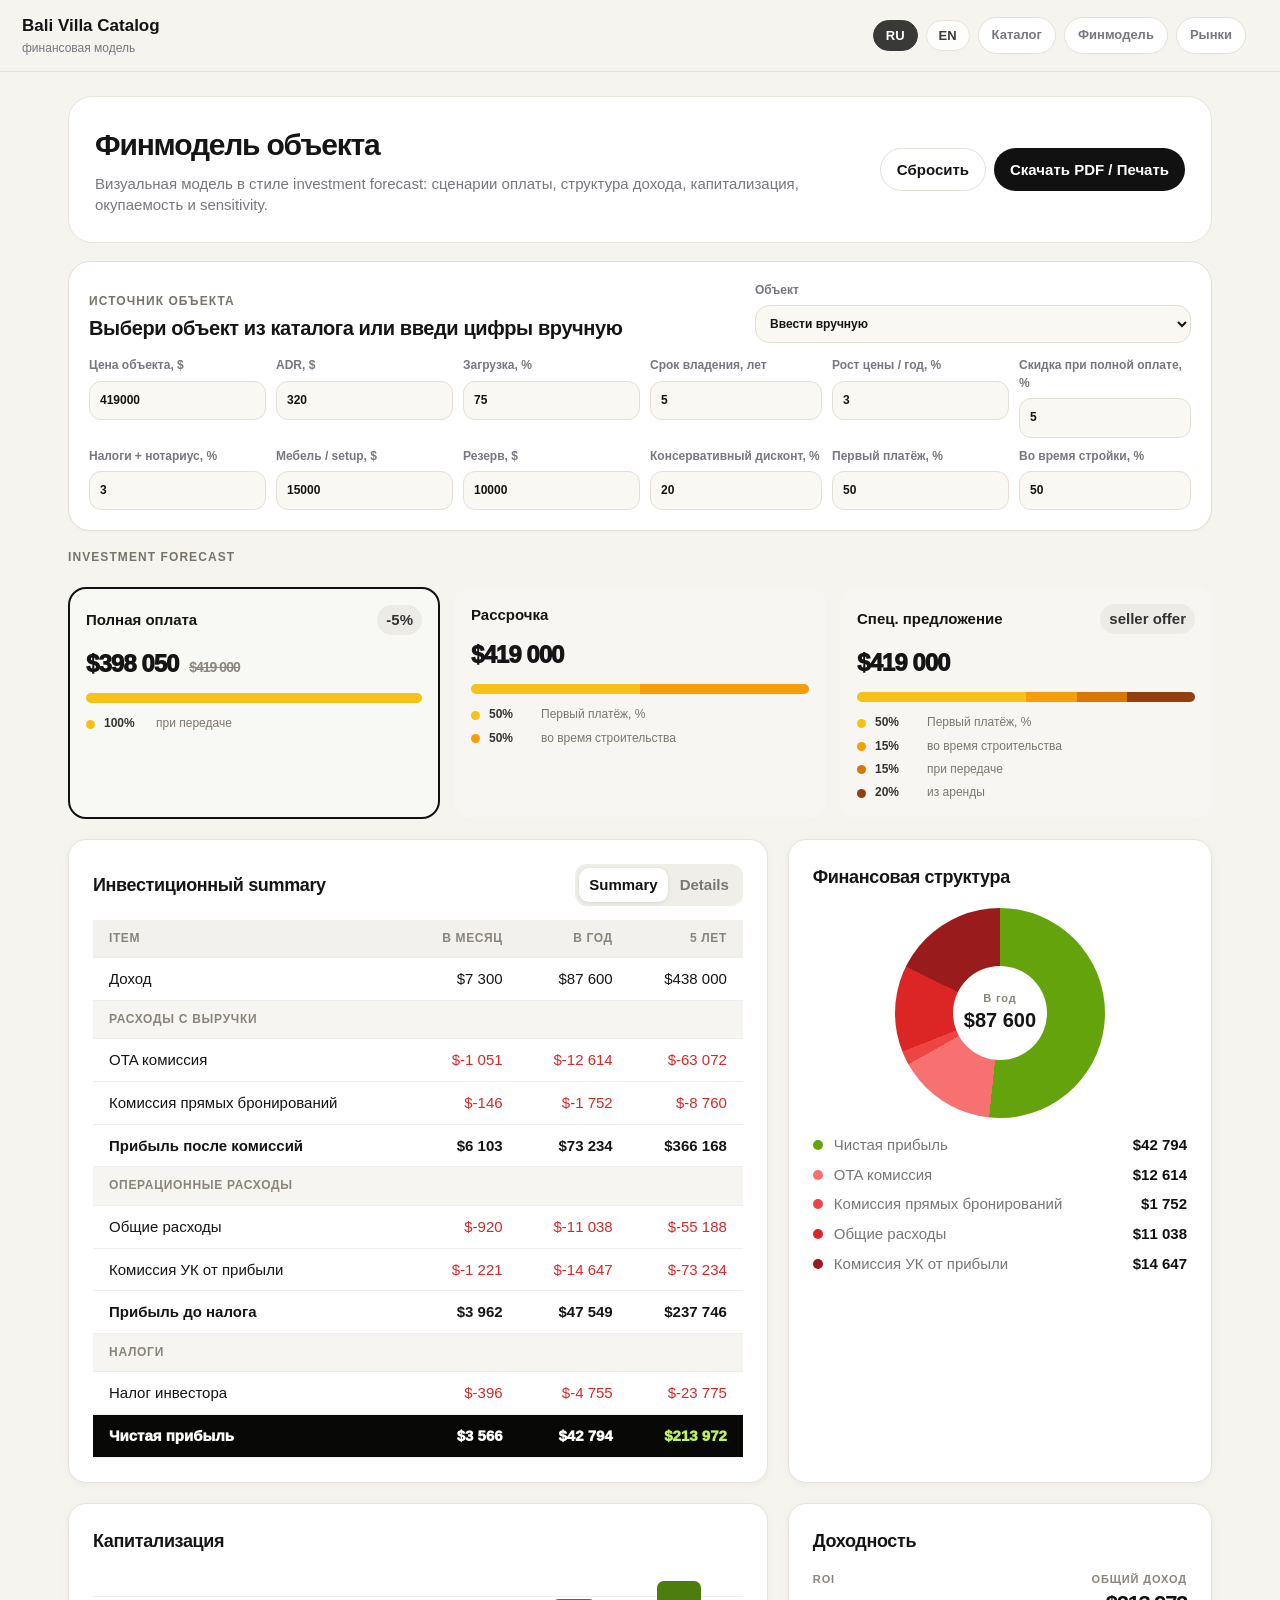
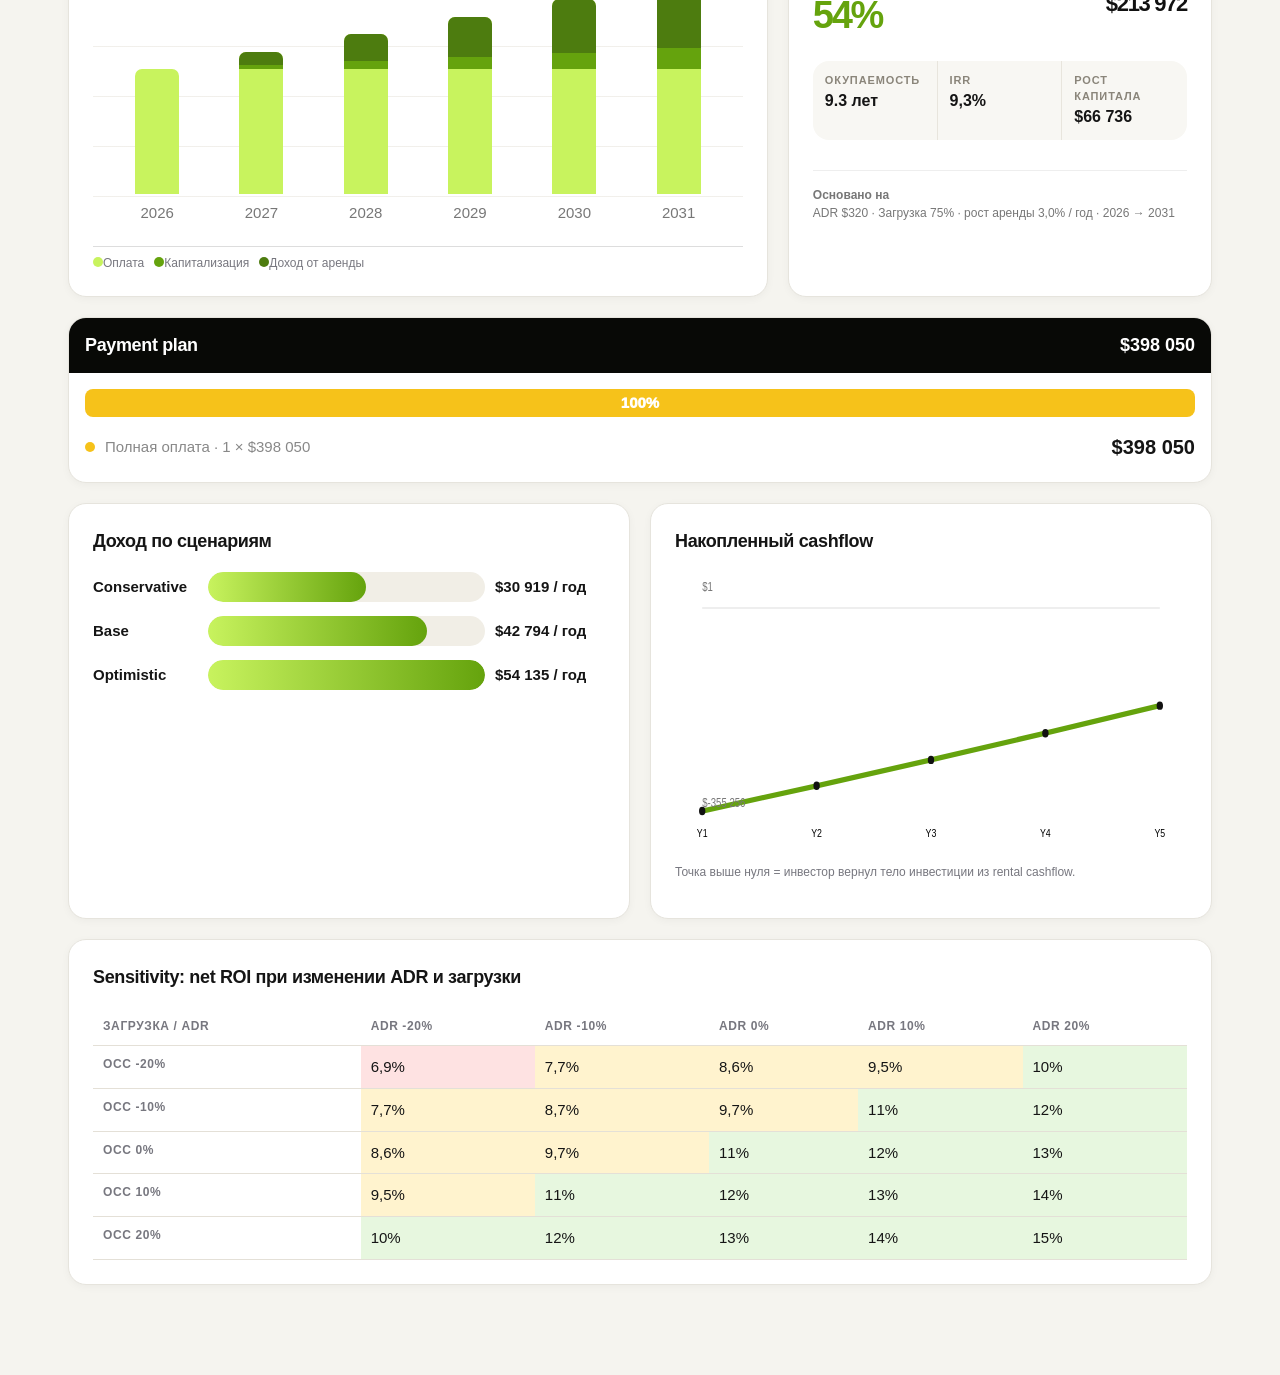
==== calculator.html @ a1b63d83 "Move language switch into main navigation" ====
<!DOCTYPE html>
<html lang="ru">
<head>
  <meta charset="UTF-8" />
  <meta name="viewport" content="width=device-width, initial-scale=1.0" />
  <title>Bali Villa Finance Model</title>
  <link rel="stylesheet" href="assets/css/styles.css?v=7" />
</head>
<body>
  <header class="topbar no-print">
    <div class="brand" onclick="location.href='index.html'">
      <b>Bali Villa Catalog</b>
      <span data-i18n="financeBrand">finance model</span>
    </div>
    <nav class="nav">
      <button class="navLangBtn" data-lang="ru" onclick="setLang('ru')" type="button">RU</button>
      <button class="navLangBtn" data-lang="en" onclick="setLang('en')" type="button">EN</button>
      <a href="index.html" data-i18n="catalog">Каталог</a>
      <a href="calculator.html" data-i18n="finance">Финмодель</a>
      <a href="markets.html" data-i18n="markets">Рынки</a>
    </nav>
  </header>

  <main class="wrap financeWrap">
    <section class="hero financeHero no-print">
      <div>
        <h1 data-i18n="financeTitle">Финмодель объекта</h1>
        <p data-i18n="financeText">Визуальная модель в стиле investment forecast: сценарии оплаты, структура дохода, капитализация, окупаемость и sensitivity.</p>
      </div>
      <div class="heroActions">
        <button class="ghost" onclick="resetModel()" data-i18n="reset">Сбросить</button>
        <button class="primary" onclick="window.print()" data-i18n="downloadPdf">Скачать PDF / Печать</button>
      </div>
    </section>

    <section class="panel no-print quickModelPanel">
      <div class="quickModelHead">
        <div>
          <span class="eyebrow" data-i18n="objectSource">Источник объекта</span>
          <h2 data-i18n="chooseObjectTitle">Выбери объект из каталога или введи цифры вручную</h2>
        </div>
        <label class="objectSelectLabel"><span data-i18n="object">Объект</span>
          <select id="objectSelect"><option value="manual" data-i18n="manualInput">Ввести вручную</option></select>
        </label>
      </div>
      <form id="financeForm" class="formGrid financeInputs">
        <label><span data-i18n="objectPrice">Цена объекта, $</span>
          <input name="price" type="number" value="419000" min="0" step="1000" />
        </label>
        <label><span>ADR, $</span>
          <input name="adr" type="number" value="320" min="0" step="5" />
        </label>
        <label><span data-i18n="occupancy">Загрузка, %</span>
          <input name="occupancy" type="number" value="75" min="0" max="100" step="1" />
        </label>
        <label><span data-i18n="holdYears">Срок владения, лет</span>
          <input name="holdYears" type="number" value="5" min="1" max="20" step="1" />
        </label>
        <label><span data-i18n="priceGrowth">Рост цены / год, %</span>
          <input name="growth" type="number" value="3" min="-20" step="0.5" />
        </label>
        <label><span data-i18n="fullPaymentDiscount">Скидка при полной оплате, %</span>
          <input name="discount" type="number" value="5" min="0" max="50" step="0.5" />
        </label>
        <label><span data-i18n="taxesNotary">Налоги + нотариус, %</span>
          <input name="taxes" type="number" value="3" min="0" step="0.1" />
        </label>
        <label><span data-i18n="furnishing">Мебель / setup, $</span>
          <input name="furnishing" type="number" value="15000" min="0" step="1000" />
        </label>
        <label><span data-i18n="reserve">Резерв, $</span>
          <input name="reserve" type="number" value="10000" min="0" step="1000" />
        </label>
        <label><span data-i18n="conservativeHaircut">Консервативный дисконт, %</span>
          <input name="haircut" type="number" value="20" min="0" max="90" step="1" />
        </label>
        <label><span data-i18n="downPayment">Первый платёж, %</span>
          <input name="downPayment" type="number" value="50" min="0" max="100" step="5" />
        </label>
        <label><span data-i18n="duringConstruction">Во время стройки, %</span>
          <input name="duringConstruction" type="number" value="50" min="0" max="100" step="5" />
        </label>
      </form>
    </section>

    <section class="forecastShell">
      <div class="forecastTitle" data-i18n="investmentForecast">Investment forecast</div>
      <div id="paymentCards" class="paymentCards"></div>

      <div class="forecastGrid">
        <section class="forecastCard summaryCard">
          <div class="cardHead">
            <h2 data-i18n="investmentSummary">Инвестиционный summary</h2>
            <div class="segMini"><button class="on" data-i18n="summary">Summary</button><button data-i18n="details">Details</button></div>
          </div>
          <div id="investmentSummary" class="investmentSummary"></div>
        </section>

        <section class="forecastCard structureCard">
          <h2 data-i18n="financialStructure">Финансовая структура</h2>
          <div id="financialStructure"></div>
        </section>

        <section class="forecastCard capCard">
          <h2 data-i18n="capitalization">Капитализация</h2>
          <div id="capitalizationChart"></div>
        </section>

        <section class="forecastCard returnsCard">
          <h2 data-i18n="returns">Доходность</h2>
          <div id="returnsBlock"></div>
        </section>
      </div>

      <section class="forecastCard paymentPlanCard">
        <div class="cardHead darkHead"><h2 data-i18n="paymentPlan">Payment plan</h2><strong id="paymentPlanTotal"></strong></div>
        <div id="paymentPlan"></div>
      </section>

      <div class="forecastGrid lowerCharts">
        <section class="forecastCard">
          <h2 data-i18n="scenarioIncome">Доход по сценариям</h2>
          <div id="scenarioBars"></div>
        </section>
        <section class="forecastCard">
          <h2 data-i18n="cumulativeCashflow">Накопленный cashflow</h2>
          <div id="cashflowChart"></div>
        </section>
        <section class="forecastCard wideCard">
          <h2 data-i18n="sensitivity">Sensitivity: net ROI при изменении ADR и загрузки</h2>
          <div id="sensitivityTable" class="tableBox"></div>
        </section>
      </div>
    </section>
  </main>

  <script src="assets/js/i18n.js?v=7"></script>
  <script src="assets/js/finance.js?v=7"></script>
</body>
</html>
---- assets/css/styles.css ----
:root{
  --bg:#f5f4ef; --card:#ffffff; --ink:#151515; --muted:#77777f; --line:#e4e0d7;
  --accent:#111111; --accentText:#ffffff; --good:#4d8f34; --warn:#bd7b1d; --bad:#bd3f3f;
  --soft:#faf8f2; --shadow:0 12px 35px rgba(0,0,0,.07); --r:18px;
}
*{box-sizing:border-box}
html,body{margin:0;background:var(--bg);color:var(--ink);font:15px/1.45 -apple-system,BlinkMacSystemFont,"Segoe UI",Inter,Roboto,Arial,sans-serif}
a{color:inherit;text-decoration:none}
button,input,select{font:inherit}
.topbar{position:sticky;top:0;z-index:20;background:rgba(245,244,239,.86);backdrop-filter:blur(16px);border-bottom:1px solid var(--line);padding:14px 22px;display:grid;grid-template-columns:1fr auto auto;align-items:center;gap:12px}
.brand{display:flex;flex-direction:column;gap:1px;cursor:pointer}.brand b{font-size:17px}.brand span{font-size:12px;color:var(--muted)}
.nav{display:flex;gap:8px;flex-wrap:wrap;justify-content:flex-end}.nav a{padding:8px 13px;border:1px solid var(--line);border-radius:999px;background:var(--card);font-weight:650;font-size:13px;color:var(--muted)}.nav a:hover{color:var(--ink);box-shadow:var(--shadow)}.langSwitch{display:flex;gap:4px;background:var(--card);border:1px solid var(--line);border-radius:999px;padding:4px;white-space:nowrap}.langBtn{border:0;background:transparent;border-radius:999px;padding:7px 10px;font-weight:850;font-size:12px;color:var(--muted);cursor:pointer}.langBtn.on,.langBtn.active{background:var(--accent);color:var(--accentText)}
.wrap{max-width:1220px;margin:0 auto;padding:24px 18px 90px}.hero{display:flex;justify-content:space-between;align-items:center;gap:18px;margin-bottom:18px;background:linear-gradient(135deg,#fff,#f3eee3);border:1px solid var(--line);border-radius:24px;padding:26px}.hero h1{margin:0 0 6px;font-size:30px;letter-spacing:-.04em}.hero p{margin:0;color:var(--muted);max-width:760px}.heroActions{display:flex;gap:8px;flex-wrap:wrap;justify-content:flex-end}
.primary,.ghost,.mutedBtn{border:0;border-radius:999px;padding:10px 16px;font-weight:750;cursor:pointer;white-space:nowrap}.primary{background:var(--accent);color:var(--accentText)}.ghost{background:var(--card);border:1px solid var(--line);color:var(--ink)}.mutedBtn{background:rgba(255,255,255,.12);color:#ddd}.linkBtn{background:none;border:0;text-decoration:underline;color:var(--muted);cursor:pointer}
.filters{background:var(--card);border:1px solid var(--line);border-radius:20px;padding:16px;margin-bottom:18px}.modeSwitch{display:inline-flex;background:var(--soft);border-radius:999px;padding:4px;margin-bottom:14px}.modeSwitch button{border:0;background:transparent;padding:9px 14px;border-radius:999px;font-weight:750;color:var(--muted);cursor:pointer}.modeSwitch button.on{background:var(--accent);color:var(--accentText)}
.filterGrid{display:grid;grid-template-columns:repeat(5,minmax(145px,1fr));gap:10px}.filterGrid label,.formGrid label{display:flex;flex-direction:column;gap:6px;color:var(--muted);font-size:12px;font-weight:700}.filterGrid select,.formGrid input{border:1px solid var(--line);border-radius:12px;background:var(--soft);padding:10px;color:var(--ink);font-weight:650}.metaLine{display:flex;justify-content:space-between;margin-top:12px;color:var(--muted);font-size:13px}
.grid{display:grid;grid-template-columns:repeat(auto-fill,minmax(305px,1fr));gap:16px}.card{background:var(--card);border:1px solid var(--line);border-radius:var(--r);overflow:hidden;box-shadow:0 1px 2px rgba(0,0,0,.03);display:flex;flex-direction:column}.card:hover{box-shadow:var(--shadow);transform:translateY(-1px);transition:.15s}.media{height:190px;background:linear-gradient(135deg,#dedad0,#f9f7f2);position:relative;cursor:pointer}.media img{width:100%;height:100%;object-fit:cover;display:block}.badge{position:absolute;top:10px;left:10px;background:rgba(0,0,0,.75);color:#fff;padding:5px 10px;border-radius:999px;font-size:12px;font-weight:800}.badge.right{left:auto;right:10px;background:rgba(255,255,255,.95);color:#111}.cardBody{padding:15px;display:flex;flex-direction:column;gap:9px;flex:1}.loc{font-size:12px;color:var(--muted)}.title{font-size:17px;font-weight:800;line-height:1.22;letter-spacing:-.02em;cursor:pointer}.price{font-size:24px;font-weight:900;letter-spacing:-.04em}.chips{display:flex;flex-wrap:wrap;gap:6px}.chip{font-size:12px;border:1px solid var(--line);background:var(--soft);color:var(--muted);font-weight:750;border-radius:999px;padding:5px 9px}.roiRow{display:grid;grid-template-columns:repeat(3,1fr);gap:6px}.roiBox{background:var(--soft);border:1px solid var(--line);border-radius:12px;padding:8px}.roiBox b{display:block;font-size:15px}.roiBox span{font-size:11px;color:var(--muted);font-weight:700}.why,.redFlags,.legalNote{border-left:3px solid var(--line);padding-left:10px;font-size:13px;color:#333}.redFlags{border-left-color:var(--warn)}.legalNote{border-left-color:var(--good)}.actions{display:flex;gap:8px;flex-wrap:wrap;margin-top:auto}.smallBtn{border:1px solid var(--line);background:var(--soft);border-radius:999px;padding:8px 11px;font-weight:750;font-size:13px;cursor:pointer}.checkLine{display:flex;gap:8px;align-items:center;color:var(--muted);font-size:13px}.checkLine input{accent-color:#111}
.compareBar{position:fixed;left:50%;bottom:18px;transform:translateX(-50%);background:#111;color:#fff;border-radius:999px;box-shadow:var(--shadow);padding:10px 10px 10px 18px;display:flex;align-items:center;gap:12px;z-index:40}.hidden{display:none!important}.shortlistPanel{background:#111;color:#fff;border-radius:20px;padding:14px 16px;margin-bottom:16px}.shortlistPanel input{width:100%;margin-top:8px;border:1px solid rgba(255,255,255,.2);border-radius:12px;background:#222;color:#fff;padding:11px}
.panel{background:var(--card);border:1px solid var(--line);border-radius:22px;padding:20px;box-shadow:0 1px 2px rgba(0,0,0,.03)}.detail{max-width:940px;margin:0 auto}.detailHero{display:grid;grid-template-columns:1.2fr .8fr;gap:18px;margin-bottom:16px}.galleryHero{height:420px;border-radius:20px;overflow:hidden;background:var(--soft)}.galleryHero img{width:100%;height:100%;object-fit:cover}.detailHead h1{font-size:34px;letter-spacing:-.04em;margin:0 0 8px}.detailPrice{font-size:34px;font-weight:900;letter-spacing:-.05em}.sectionTitle{font-size:12px;letter-spacing:.08em;text-transform:uppercase;color:var(--muted);font-weight:900;margin:24px 0 10px}.factGrid,.kpiGrid{display:grid;grid-template-columns:repeat(auto-fill,minmax(150px,1fr));gap:10px}.fact,.kpi{background:var(--soft);border:1px solid var(--line);border-radius:14px;padding:11px}.fact b,.kpi b{display:block;font-size:18px}.fact span,.kpi span{font-size:11px;color:var(--muted);font-weight:800}.twoCols{display:grid;grid-template-columns:1fr 1fr;gap:12px}.textBox{background:var(--soft);border:1px solid var(--line);border-radius:14px;padding:14px}.textBox.warn{background:#fff7e8}.textBox.good{background:#f1faed}.tableBox{overflow-x:auto}table{width:100%;border-collapse:collapse;background:var(--card)}th,td{padding:10px;border-bottom:1px solid var(--line);text-align:left;vertical-align:top}th{font-size:12px;text-transform:uppercase;letter-spacing:.05em;color:var(--muted)}td.best{color:var(--good);font-weight:900}.modelLayout{display:grid;grid-template-columns:420px 1fr;gap:16px}.formGrid{display:grid;grid-template-columns:1fr 1fr;gap:10px}.inputPanel{position:sticky;top:86px;align-self:start}.note{font-size:12px;color:var(--muted)}
.memo{max-width:860px;margin:0 auto;background:#fff}.memoHeader{border-bottom:3px solid #111;padding-bottom:18px;margin-bottom:18px;display:flex;justify-content:space-between;gap:18px}.memoHeader h1{margin:0;font-size:28px}.memoPrice{text-align:right;font-size:30px;font-weight:900}.memoFooter{border-top:1px solid var(--line);padding-top:12px;margin-top:20px;color:var(--muted);font-size:11px}
@media(max-width:820px){.hero,.detailHero,.modelLayout{grid-template-columns:1fr;display:grid}.filterGrid{grid-template-columns:1fr 1fr}.formGrid{grid-template-columns:1fr}.topbar{grid-template-columns:1fr;align-items:flex-start}.nav{justify-content:flex-start}.galleryHero{height:260px}.twoCols{grid-template-columns:1fr}.inputPanel{position:static}.hero h1{font-size:24px}}
@media print{.no-print,.topbar,.compareBar,.filters,.heroActions{display:none!important}.wrap{padding:0;max-width:none}.panel,.card,.memo{border:0;box-shadow:none}.hero{border:0;background:#fff;padding:0;margin-bottom:12px}.detailHero{grid-template-columns:1fr 1fr}.galleryHero{height:240px}body{background:#fff;color:#111}.sectionTitle{break-after:avoid}.textBox,.fact,.kpi{break-inside:avoid}}

.statusBadge{position:absolute;bottom:10px;left:10px;background:rgba(255,255,255,.92);color:#111;padding:5px 10px;border-radius:999px;font-size:11px;font-weight:900;border:1px solid rgba(0,0,0,.08)}
.statusBadge.Sold,.statusBadge.Archive,.statusBadge.Draft{background:#fee2e2;color:#991b1b}.statusBadge.Reserved{background:#fef3c7;color:#92400e}.statusBadge.Available{background:#dcfce7;color:#166534}
.chartGrid{display:grid;grid-template-columns:1fr 1fr;gap:12px;margin:14px 0}.chartCard{background:var(--soft);border:1px solid var(--line);border-radius:16px;padding:14px}.chartCard h3{margin:0 0 10px;font-size:14px}.barRow{display:grid;grid-template-columns:120px 1fr 86px;gap:10px;align-items:center;margin:9px 0}.barTrack{height:24px;background:#eee7dc;border-radius:999px;overflow:hidden}.barFill{height:100%;background:#111;border-radius:999px}.barFill.soft{background:#8b7b60}.barFill.good{background:var(--good)}.barFill.warn{background:var(--warn)}.svgChart{width:100%;height:260px;background:#fff;border:1px solid var(--line);border-radius:14px;overflow:hidden}.legend{display:flex;gap:10px;flex-wrap:wrap;font-size:12px;color:var(--muted);margin-top:8px}.dot{width:10px;height:10px;border-radius:50%;display:inline-block;background:#111}.dot.good{background:var(--good)}.dot.warn{background:var(--warn)}.dot.soft{background:#8b7b60}.heat-good{background:#e7f7df}.heat-mid{background:#fff3ce}.heat-low{background:#fee2e2}.expenseStack{height:28px;border-radius:999px;overflow:hidden;display:flex;background:#eee;margin:10px 0}.expenseStack span{display:block;height:100%}.insightBox{background:#111;color:#fff;border-radius:18px;padding:16px;margin:14px 0}.insightBox b{display:block;font-size:18px;margin-bottom:4px}.uploadBox{background:#eef6ff;border:1px solid #bfdbfe;border-radius:16px;padding:14px;margin:14px 0;color:#1e3a8a}.uploadBox code{background:rgba(255,255,255,.6);padding:2px 5px;border-radius:6px}
@media(max-width:900px){.chartGrid{grid-template-columns:1fr}.filterGrid{grid-template-columns:1fr 1fr}}

/* Finance v3 — investment forecast layout */
.financeWrap{max-width:1180px}.financeHero{background:#fff;border-color:#e8e5dd}.quickModelPanel{margin-bottom:18px}.quickModelHead{display:flex;justify-content:space-between;gap:18px;align-items:end;margin-bottom:14px}.quickModelHead h2{margin:4px 0 0;font-size:20px;letter-spacing:-.02em}.eyebrow,.forecastTitle{font-size:12px;letter-spacing:.09em;text-transform:uppercase;color:#78746a;font-weight:850}.objectSelectLabel{min-width:360px;display:flex;flex-direction:column;gap:6px;color:var(--muted);font-size:12px;font-weight:800}.objectSelectLabel select{border:1px solid var(--line);border-radius:14px;background:var(--soft);padding:10px;color:var(--ink);font-weight:650}.financeInputs{grid-template-columns:repeat(6,1fr)}
.forecastShell{display:flex;flex-direction:column;gap:20px}.paymentCards{display:grid;grid-template-columns:repeat(3,1fr);gap:14px}.payOption{background:#f7f6f2;border:1px solid transparent;border-radius:18px;padding:16px;min-height:198px}.payOption.active{background:#f8f8f5;border:2px solid #111}.payTop{display:flex;justify-content:space-between;align-items:center;gap:10px}.payTop h3{margin:0;font-size:15px}.payTop span{background:#ecebe6;border-radius:999px;padding:4px 9px;font-weight:800;color:#333}.payPrice{font-size:24px;font-weight:950;letter-spacing:-.04em;margin:12px 0}.payPrice em{font-size:14px;color:#8b877d;text-decoration:line-through;font-style:normal;font-weight:650;margin-left:5px}.payStripe{height:10px;border-radius:999px;display:flex;overflow:hidden;background:#eee;margin:8px 0 12px}.payStripe i{display:block}.payLegend{display:grid;gap:6px}.payLegend div{display:grid;grid-template-columns:10px 44px 1fr;gap:8px;align-items:center;color:#7d786e;font-size:12px}.payLegend i{width:9px;height:9px;border-radius:50%;display:block}.payLegend b{color:#333}.forecastGrid{display:grid;grid-template-columns:1.65fr 1fr;gap:20px}.forecastCard{background:#fff;border:1px solid #e6e4dd;border-radius:18px;padding:24px;box-shadow:0 2px 8px rgba(0,0,0,.04)}.forecastCard h2{margin:0 0 18px;font-size:18px;letter-spacing:-.02em}.cardHead{display:flex;justify-content:space-between;gap:14px;align-items:center;margin-bottom:14px}.cardHead h2{margin:0}.segMini{background:#efeee9;border-radius:12px;padding:4px;display:flex;gap:2px}.segMini button{border:0;background:transparent;border-radius:10px;padding:6px 10px;color:#777;font-weight:800}.segMini button.on{background:#fff;color:#111;box-shadow:0 1px 4px rgba(0,0,0,.1)}.forecastTable th{background:#f2f1ed;color:#8a857a}.forecastTable td,.forecastTable th{padding:10px 16px;border-bottom:1px solid #eee;text-align:right}.forecastTable td:first-child,.forecastTable th:first-child{text-align:left}.forecastTable .section td{background:#f6f5f1;color:#8a857a;text-transform:uppercase;font-size:12px;letter-spacing:.06em;font-weight:850;text-align:left}.forecastTable .neg td:not(:first-child){color:#dc2626}.forecastTable .bold td{font-weight:900}.forecastTable .total td{background:#080906;color:#fff;font-weight:950}.forecastTable .total td:last-child{color:#bef264}.donutWrap{display:grid;gap:16px;justify-items:center}.donut{width:210px;height:210px;border-radius:50%;display:grid;place-items:center;position:relative}.donut:after{content:'';position:absolute;inset:58px;background:#fff;border-radius:50%}.donut div{position:relative;z-index:1;text-align:center}.donut span{display:block;color:#8a857a;font-size:11px;font-weight:900;letter-spacing:.08em}.donut b{display:block;font-size:20px}.donutLegend{width:100%;display:grid;gap:8px}.donutLegend div{display:grid;grid-template-columns:12px 1fr auto;gap:9px;align-items:center;color:#777}.donutLegend i{width:10px;height:10px;border-radius:50%}.donutLegend b{color:#111}.capChart{height:275px;display:flex;align-items:end;justify-content:space-around;border-bottom:1px solid #ddd;background:repeating-linear-gradient(to top,transparent 0,transparent 49px,#e4e0d7 50px);padding:0 12px 22px}.capCol{height:100%;display:flex;flex-direction:column;justify-content:end;align-items:center;gap:8px;color:#777}.capBar{width:44px;border-radius:7px 7px 0 0;overflow:hidden;display:flex;flex-direction:column-reverse;background:#c8f35e}.capBar i{display:block;width:100%}.capBar .paid{background:#c8f35e}.capBar .cap{background:#65a30d}.capBar .rent{background:#4d7c0f}.dot.paid{background:#c8f35e}.dot.cap{background:#65a30d}.dot.rent{background:#4d7c0f}.returnsTop{display:flex;justify-content:space-between;gap:20px;margin:8px 0 18px}.returnsTop span,.returnStats span{display:block;font-size:11px;text-transform:uppercase;letter-spacing:.08em;color:#8a857a;font-weight:900}.returnsTop b{font-size:38px;color:#65a30d;letter-spacing:-.06em}.returnsTop div:last-child{text-align:right}.returnsTop div:last-child b{font-size:22px;color:#111}.returnStats{display:grid;grid-template-columns:repeat(3,1fr);background:#f8f7f3;border-radius:16px;overflow:hidden;margin:8px 0 30px}.returnStats div{padding:12px;border-right:1px solid #e8e5dd}.returnStats div:last-child{border-right:0}.returnStats b{display:block;font-size:16px}.basedOn{border-top:1px solid #eee;padding-top:16px;color:#777;font-size:12px}.paymentPlanCard{padding:0;overflow:hidden}.darkHead{background:#080906;color:#fff;padding:14px 16px;margin:0}.darkHead h2{color:#fff}.darkHead strong{font-size:18px}.planBar{margin:16px;height:28px;background:#f6c21a;border-radius:8px;overflow:hidden;display:flex}.planBar span{display:grid;place-items:center;color:#fff;font-weight:950}.planDetails{padding:0 16px 20px}.planDetails div{display:grid;grid-template-columns:12px 1fr auto;gap:8px;align-items:center}.planDetails i{width:10px;height:10px;border-radius:50%;background:#f6c21a}.planDetails span{color:#888}.planDetails b{font-size:20px}.lowerCharts{grid-template-columns:1fr 1fr}.wideCard{grid-column:1/-1}.scenarioBarRow{display:grid;grid-template-columns:105px 1fr 110px;gap:10px;align-items:center;margin:14px 0}.scenarioBarRow div{height:30px;background:#f1eee6;border-radius:999px;overflow:hidden}.scenarioBarRow span{display:block;height:100%;border-radius:999px;background:linear-gradient(90deg,#c8f35e,#65a30d)}.scenarioBarRow em{font-style:normal;font-weight:850}.svgChart.refined{height:275px;background:#fff;border:0;border-radius:0}.heat-good{background:#e7f7df}.heat-mid{background:#fff3ce}.heat-low{background:#fee2e2}
@media(max-width:980px){.financeInputs{grid-template-columns:1fr 1fr}.paymentCards,.forecastGrid,.lowerCharts{grid-template-columns:1fr}.wideCard{grid-column:auto}.quickModelHead{display:block}.objectSelectLabel{min-width:0;margin-top:12px}.forecastCard{padding:16px}.paymentCards{gap:10px}.returnsTop b{font-size:30px}}
@media print{.quickModelPanel{display:none}.forecastCard{break-inside:avoid}.paymentCards{grid-template-columns:repeat(3,1fr)}.forecastGrid{grid-template-columns:1.55fr 1fr}.lowerCharts{grid-template-columns:1fr 1fr}.wideCard{grid-column:1/-1}.forecastCard{box-shadow:none}.wrap.financeWrap{max-width:none}.topbar{display:none}.financeHero{display:none}}

/* Markets v4 */
.marketsWrap{max-width:1260px}.marketHero{background:linear-gradient(135deg,#fff,#f3efe6)}.marketVerdicts{display:grid;grid-template-columns:repeat(4,1fr);gap:12px;margin:0 0 18px}.verdict{background:#fff;border:1px solid var(--line);border-radius:18px;padding:16px;box-shadow:0 2px 8px rgba(0,0,0,.035)}.verdict.black{background:#080906;color:#fff}.verdict span{display:block;font-size:11px;text-transform:uppercase;letter-spacing:.08em;color:#8a857a;font-weight:900}.verdict.black span{color:#cfcac0}.verdict b{display:block;font-size:24px;letter-spacing:-.04em;margin:4px 0}.verdict p{margin:0;color:#777}.verdict.black p{color:#ddd}.marketCards{display:grid;grid-template-columns:repeat(4,1fr);gap:14px;margin-bottom:18px}.marketCard{background:#fff;border:1px solid var(--line);border-radius:22px;padding:18px;box-shadow:0 2px 8px rgba(0,0,0,.04)}.marketCard.featured{border:2px solid #111}.marketCardTop{display:flex;justify-content:space-between;gap:10px;align-items:flex-start}.marketFlag{font-size:26px}.marketCard h2{margin:4px 0 0;font-size:24px;letter-spacing:-.04em}.marketCard p{margin:0;color:#777}.marketTag{background:#f4f1e8;border-radius:999px;padding:6px 10px;font-size:11px;font-weight:900;color:#6f685c;white-space:nowrap}.marketKpis{display:grid;gap:10px;margin:18px 0}.marketKpis div span{display:block;font-size:11px;text-transform:uppercase;letter-spacing:.08em;color:#8a857a;font-weight:900}.marketKpis div b{display:block;font-size:20px;letter-spacing:-.03em}.marketMiniBar{height:8px;background:#efeae0;border-radius:999px;overflow:hidden;margin-top:5px}.marketMiniBar i{display:block;height:100%;background:#111;border-radius:999px}.marketMiniBar i.green{background:#65a30d}.marketMiniBar i.orange{background:#f6b91a}.miniScore{display:grid;grid-template-columns:95px 1fr 42px;gap:8px;align-items:center;margin:8px 0;font-size:12px;color:#777}.miniScore div{height:9px;background:#f0ece4;border-radius:999px;overflow:hidden}.miniScore i{display:block;height:100%;background:#111;border-radius:999px}.miniScore b{font-size:12px;color:#111}.marketText,.marketRisk{background:#f8f6f0;border:1px solid #eee9df;border-radius:14px;padding:12px;margin-top:12px}.marketText b,.marketRisk b{display:block;font-size:12px;text-transform:uppercase;letter-spacing:.06em;color:#777;margin-bottom:4px}.marketRisk{background:#fff7e8}.marketCharts{display:grid;grid-template-columns:1fr 1fr;gap:14px;margin-bottom:18px}.marketChartCard{background:#fff;border:1px solid var(--line);border-radius:22px;padding:20px;box-shadow:0 2px 8px rgba(0,0,0,.04)}.marketChartCard h2{margin:0 0 4px;font-size:20px}.marketChartCard p{margin:0 0 16px;color:#777}.marketBarRow{display:grid;grid-template-columns:90px 1fr 90px;gap:12px;align-items:center;margin:13px 0}.marketBarRow span{font-weight:850}.marketBarRow div{height:30px;background:#f0ece4;border-radius:999px;overflow:hidden}.marketBarRow i{display:block;height:100%;background:linear-gradient(90deg,#c8f35e,#65a30d);border-radius:999px}.marketBarRow i.entry{background:linear-gradient(90deg,#f6c21a,#b45309)}.marketBarRow b{text-align:right}.marketDecision{margin-bottom:18px}.decisionGrid{display:grid;grid-template-columns:repeat(4,1fr);gap:12px}.decisionGrid div{background:#f8f6f0;border:1px solid #eee9df;border-radius:14px;padding:14px}.decisionGrid b{display:block;margin-bottom:6px}.decisionGrid span{color:#777}.marketMatrix table th{background:#111;color:#fff}.marketMatrix table td{background:#fff}.marketMatrix table tr:nth-child(even) td{background:#faf9f5}.pill{display:inline-block;border-radius:999px;padding:5px 10px;font-weight:900}.scoreGood{background:#dcfce7;color:#166534}.scoreMid{background:#fef3c7;color:#92400e}.scoreLow{background:#fee2e2;color:#991b1b}
@media(max-width:1050px){.marketVerdicts,.marketCards,.marketCharts,.decisionGrid{grid-template-columns:1fr 1fr}.marketCardTop{display:block}.marketTag{display:inline-block;margin-top:8px}}
@media(max-width:660px){.marketVerdicts,.marketCards,.marketCharts,.decisionGrid{grid-template-columns:1fr}.marketBarRow{grid-template-columns:76px 1fr 74px}.miniScore{grid-template-columns:82px 1fr 38px}.heroActions{justify-content:flex-start}.marketMatrix{padding:12px}}
@media print{.marketVerdicts,.marketCards{grid-template-columns:repeat(4,1fr)}.marketCharts,.decisionGrid{grid-template-columns:1fr 1fr}.marketCard,.marketChartCard,.verdict{box-shadow:none;break-inside:avoid}.marketHero{display:none}.marketMatrix table th{background:#111!important;color:#fff!important}.marketMatrix{break-before:page}}

/* v5 language switch + project grouping */
.langSwitch{display:inline-flex;background:var(--soft);border:1px solid var(--line);border-radius:999px;padding:3px;gap:2px}
.langBtn{border:0;background:transparent;border-radius:999px;padding:7px 10px;font-size:12px;font-weight:900;color:var(--muted);cursor:pointer}.langBtn.on{background:var(--accent);color:var(--accentText)}
.unitPicker{background:var(--soft);border:1px solid var(--line);border-radius:14px;padding:10px;display:grid;gap:8px}.unitTitle{font-size:11px;text-transform:uppercase;letter-spacing:.07em;color:var(--muted);font-weight:900}.unitButtons{display:flex;flex-wrap:wrap;gap:6px}.unitBtn{border:1px solid var(--line);background:#fff;border-radius:999px;padding:7px 10px;font-size:12px;font-weight:850;color:#555;cursor:pointer}.unitBtn.on{background:#111;color:#fff;border-color:#111}.detailUnitSwitch{background:#fff;border:1px solid var(--line);border-radius:16px;padding:12px;margin-bottom:12px;display:flex;flex-wrap:wrap;gap:8px;align-items:center}.detailUnitSwitch b{margin-right:6px}.projectCard .price{font-size:24px}.topbar{flex-wrap:wrap}.nav{margin-left:auto}@media(max-width:680px){.nav{order:3;width:100%;margin-left:0}.langSwitch{margin-left:auto}.unitButtons{display:grid;grid-template-columns:1fr 1fr}.unitBtn{white-space:nowrap}.detailUnitSwitch{align-items:flex-start}}

/* v6 cache/layout fix: keep RU/EN visible in header */
.topbar{display:grid!important;grid-template-columns:1fr auto auto!important;align-items:center!important;gap:12px!important}
.nav{margin-left:0!important;justify-content:flex-end!important}
.langSwitch{display:flex!important;align-items:center!important;justify-self:end!important;background:var(--card)!important;border:1px solid var(--line)!important;border-radius:999px!important;padding:4px!important;gap:4px!important;white-space:nowrap!important}
.langBtn{min-width:38px!important}
@media(max-width:760px){.topbar{grid-template-columns:1fr auto!important}.nav{grid-column:1 / -1;justify-content:flex-start!important;width:100%}.langSwitch{grid-column:2;grid-row:1}}


/* v7: language buttons are inside the main navigation so they cannot disappear off-screen */
.navLangBtn{padding:8px 12px;border:1px solid #111;border-radius:999px;background:#111;color:#fff;font-weight:900;font-size:13px;cursor:pointer;line-height:1}
.navLangBtn[data-lang="en"]{background:#fff;color:#111;border-color:var(--line)}
.navLangBtn.on{background:#111!important;color:#fff!important;border-color:#111!important}
.navLangBtn:not(.on){opacity:.82}
.topbar{overflow:visible!important}.nav{margin-left:auto;align-items:center}
@media(max-width:820px){.nav{width:100%;justify-content:flex-start}.navLangBtn{padding:7px 10px}}
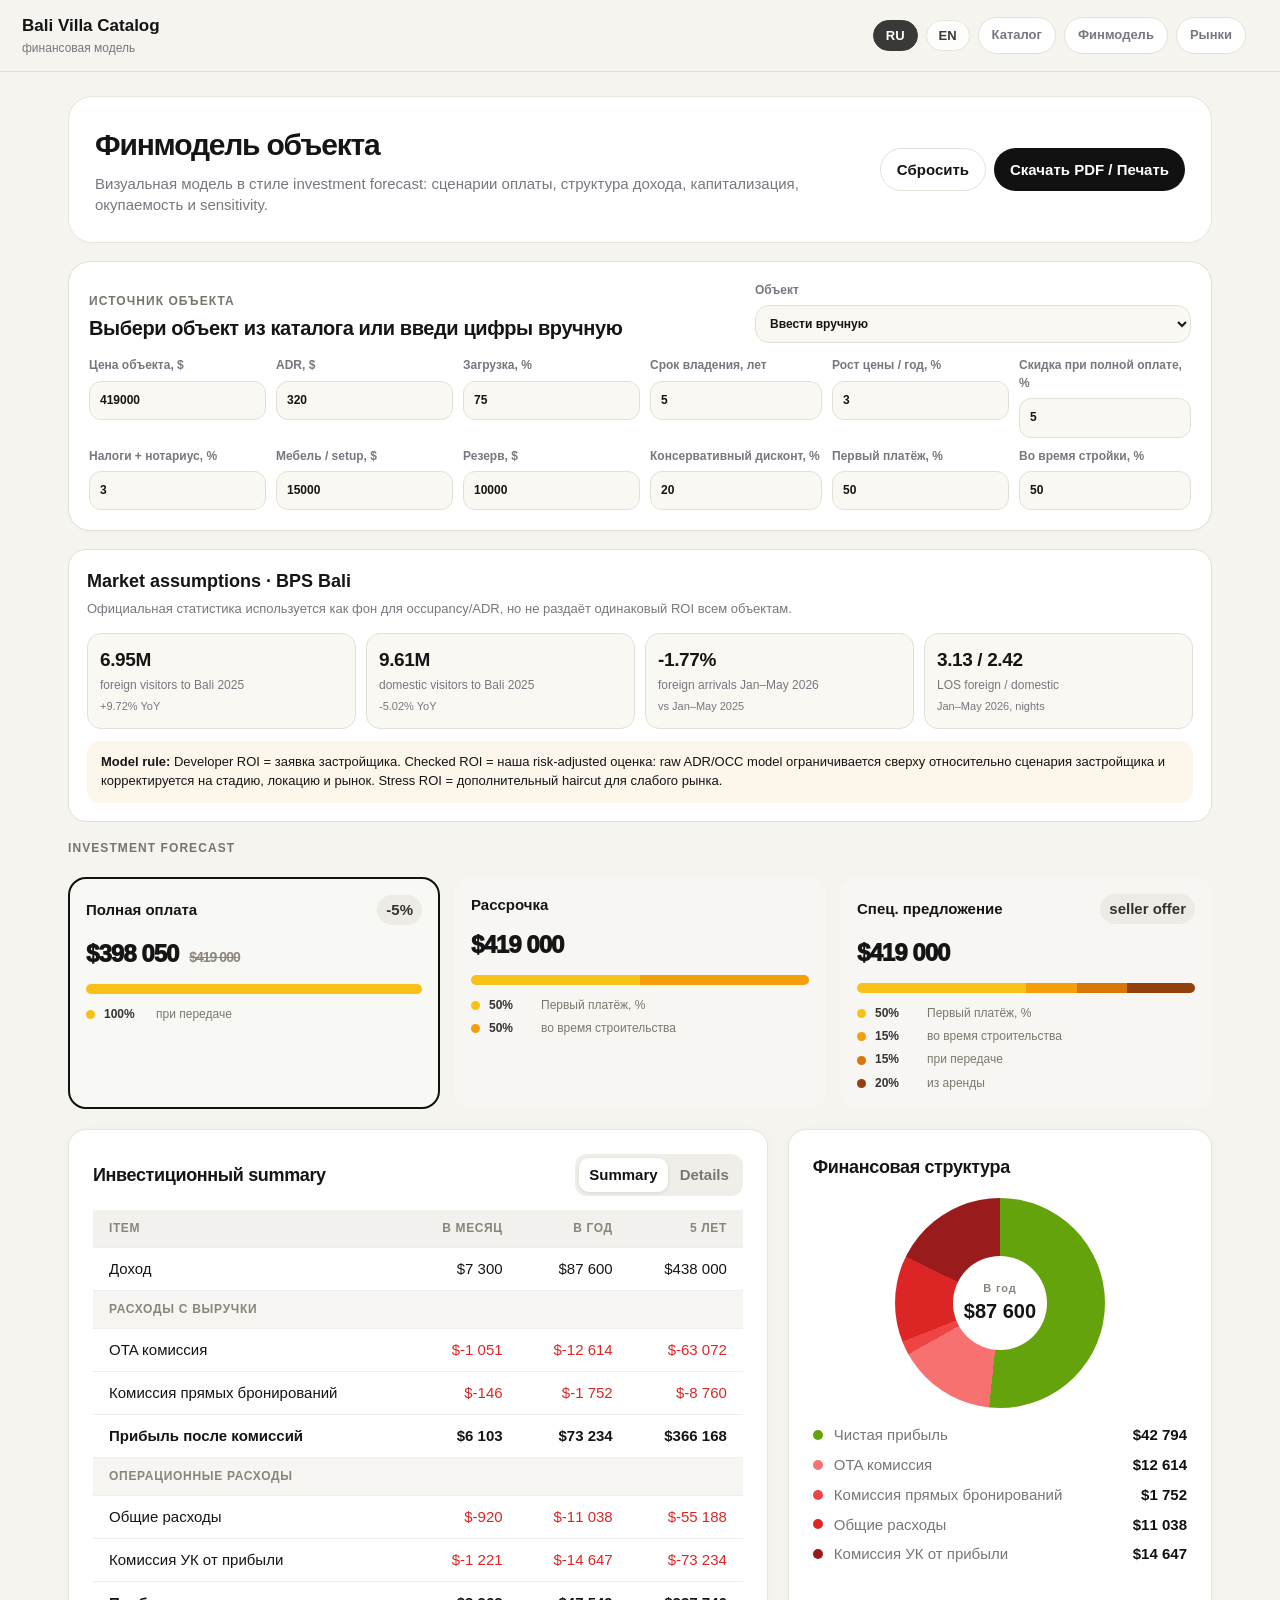
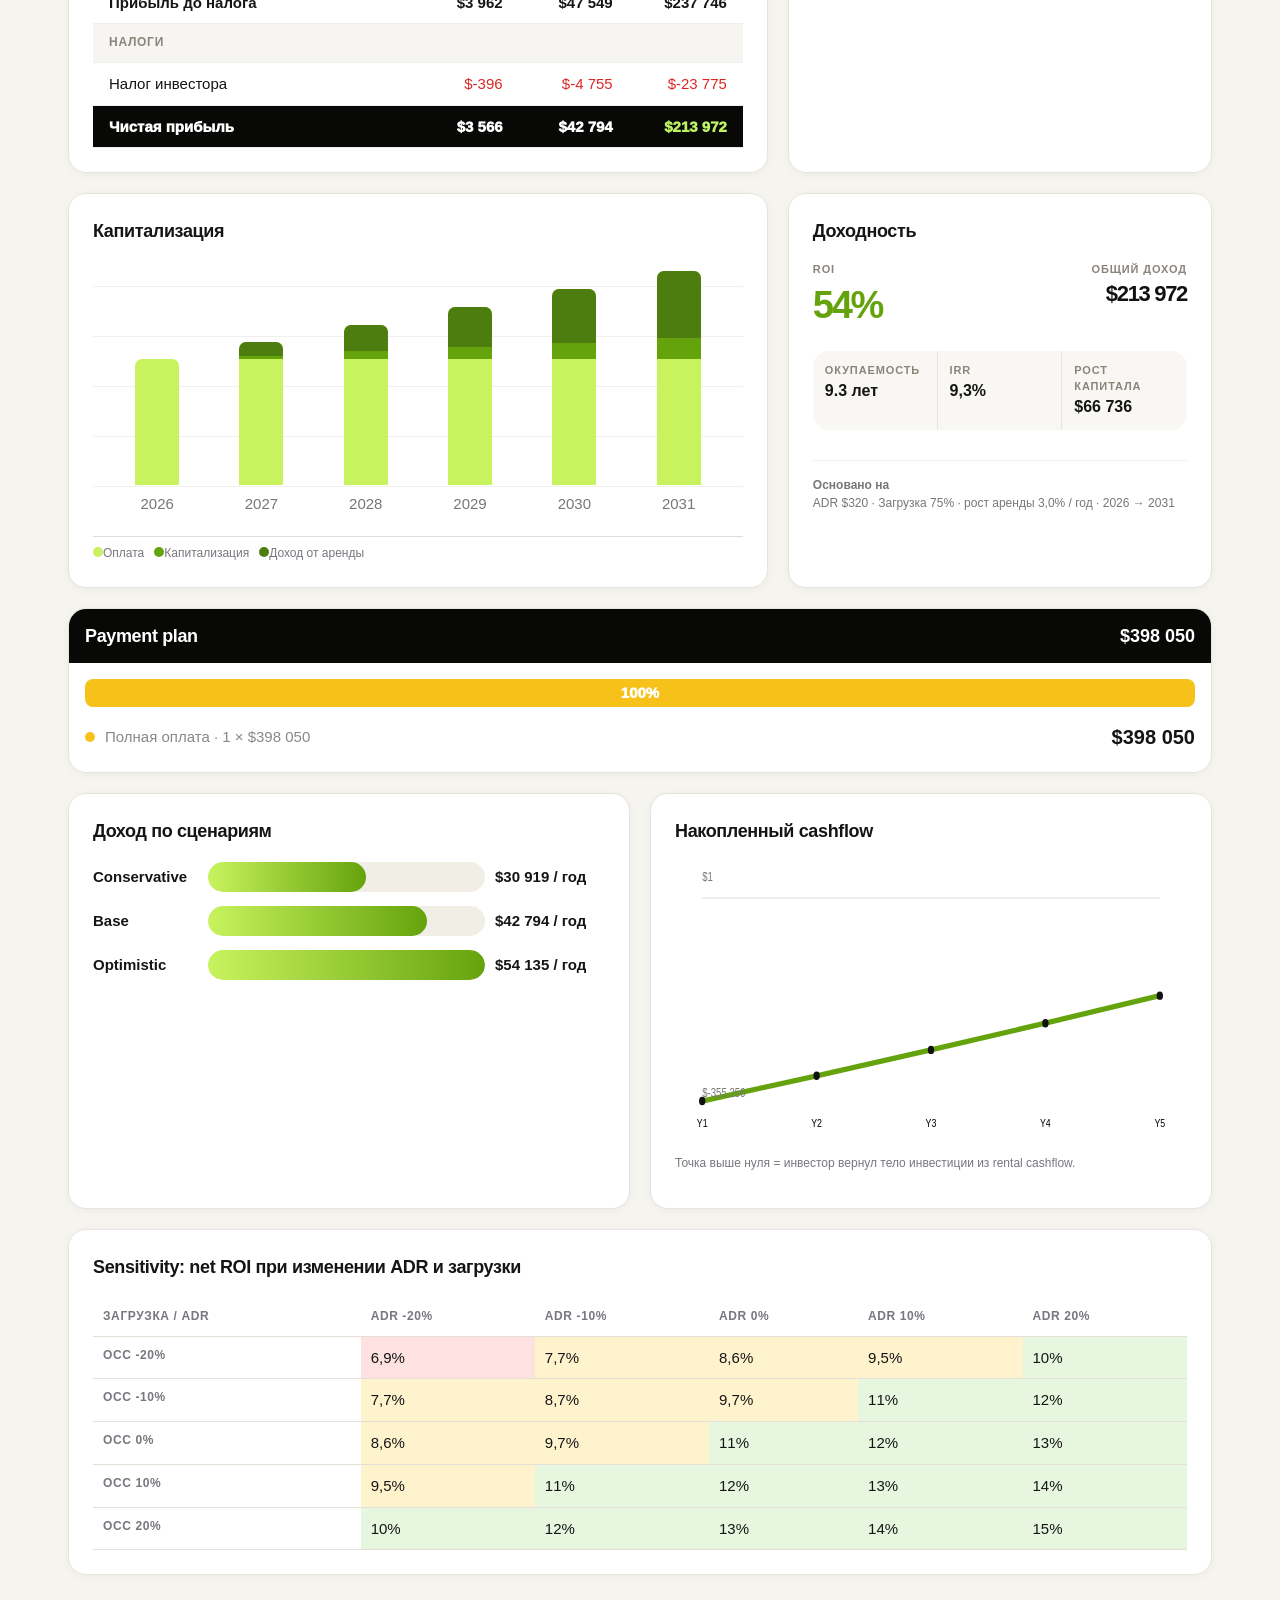
==== commit a3029dd7: "Set conservative checked ROI display" ====
--- a/calculator.html
+++ b/calculator.html
@@ -4,7 +4,7 @@
   <meta charset="UTF-8" />
   <meta name="viewport" content="width=device-width, initial-scale=1.0" />
   <title>Bali Villa Finance Model</title>
-  <link rel="stylesheet" href="assets/css/styles.css?v=7" />
+  <link rel="stylesheet" href="assets/css/styles.css?v=14" />
 </head>
 <body>
   <header class="topbar no-print">
@@ -83,6 +83,20 @@
       </form>
     </section>
 
+
+
+    <section class="marketAssumptions no-print">
+      <h2>Market assumptions · BPS Bali</h2>
+      <p>Официальная статистика используется как фон для occupancy/ADR, но не раздаёт одинаковый ROI всем объектам.</p>
+      <div class="marketGrid">
+        <div class="marketKpi"><b>6.95M</b><span>foreign visitors to Bali 2025</span><em>+9.72% YoY</em></div>
+        <div class="marketKpi"><b>9.61M</b><span>domestic visitors to Bali 2025</span><em>-5.02% YoY</em></div>
+        <div class="marketKpi"><b>-1.77%</b><span>foreign arrivals Jan–May 2026</span><em>vs Jan–May 2025</em></div>
+        <div class="marketKpi"><b>3.13 / 2.42</b><span>LOS foreign / domestic</span><em>Jan–May 2026, nights</em></div>
+      </div>
+      <div class="marketRule"><b>Model rule:</b> Developer ROI = заявка застройщика. Checked ROI = наша risk-adjusted оценка: raw ADR/OCC model ограничивается сверху относительно сценария застройщика и корректируется на стадию, локацию и рынок. Stress ROI = дополнительный haircut для слабого рынка.</div>
+    </section>
+
     <section class="forecastShell">
       <div class="forecastTitle" data-i18n="investmentForecast">Investment forecast</div>
       <div id="paymentCards" class="paymentCards"></div>
@@ -134,7 +148,7 @@
     </section>
   </main>
 
-  <script src="assets/js/i18n.js?v=7"></script>
-  <script src="assets/js/finance.js?v=7"></script>
+  <script src="assets/js/i18n.js?v=14"></script>
+  <script src="assets/js/finance.js?v=14"></script>
 </body>
 </html>
--- a/assets/css/styles.css
+++ b/assets/css/styles.css
@@ -58,3 +58,93 @@
 .navLangBtn:not(.on){opacity:.82}
 .topbar{overflow:visible!important}.nav{margin-left:auto;align-items:center}
 @media(max-width:820px){.nav{width:100%;justify-content:flex-start}.navLangBtn{padding:7px 10px}}
+
+/* v8 photo system */
+.langBtn.on{background:#111!important;color:#fff!important;border-color:#111!important}
+.galleryBlock{display:flex;flex-direction:column;gap:10px}.thumbRow{display:grid;grid-template-columns:repeat(4,1fr);gap:8px}.thumb{height:84px;border-radius:12px;overflow:hidden;background:linear-gradient(135deg,#dedad0,#f9f7f2);border:1px solid var(--line);position:relative}.thumb img{width:100%;height:100%;object-fit:cover;display:block}.media.imgMissing::after,.galleryHero.imgMissing::after,.thumb.imgMissing::after{content:'Photo coming soon';position:absolute;inset:0;display:flex;align-items:center;justify-content:center;color:#8b877d;font-weight:850;background:linear-gradient(135deg,#e7e3d9,#faf8f2)}.galleryHero{position:relative}.media{position:relative}
+
+
+/* v9 compact catalog cards */
+.projectCard .media{height:172px}
+.projectCard .cardBody{padding:12px;gap:7px}
+.projectCard .loc{font-size:11px;line-height:1.25}
+.projectCard .title{font-size:16px;line-height:1.15}
+.projectCard .price{font-size:20px;line-height:1.05;margin-top:-1px}
+.projectCard .chip{font-size:10.5px;padding:3px 7px;line-height:1.15;max-width:100%;overflow:hidden;text-overflow:ellipsis;white-space:nowrap}
+.projectCard .chips{gap:4px}
+.projectCard .unitPicker{padding:7px;border-radius:11px;gap:5px;background:#fff;border-color:#eee8dd}
+.projectCard .unitTitle{font-size:9.5px;letter-spacing:.06em}
+.projectCard .unitButtons{gap:4px}
+.projectCard .unitBtn{font-size:10.5px;padding:5px 7px;line-height:1.1}
+.projectCard .roiRow{gap:4px}
+.projectCard .roiBox{padding:5px 6px;border-radius:10px}
+.projectCard .roiBox b{font-size:13px;line-height:1.05}
+.projectCard .roiBox span{font-size:9px;line-height:1.05;display:block;margin-top:2px}
+.projectCard .why,.projectCard .redFlags,.projectCard .legalNote{font-size:11.5px;line-height:1.25;padding-left:8px;display:-webkit-box;-webkit-line-clamp:2;-webkit-box-orient:vertical;overflow:hidden}
+.projectCard .actions{gap:6px}.projectCard .smallBtn{font-size:11.5px;padding:6px 9px}.projectCard .checkLine{font-size:11.5px}
+.projectCard .badge{font-size:11px;padding:4px 8px}.projectCard .badge.right{font-size:11px}.projectCard .statusBadge{font-size:10px;padding:4px 8px}
+@media(min-width:1100px){.grid{grid-template-columns:repeat(auto-fill,minmax(285px,1fr));gap:14px}}
+
+
+/* v10 true compact catalog cards */
+.grid{grid-template-columns:repeat(auto-fill,minmax(270px,1fr));gap:13px}
+.projectCard{border-radius:16px}
+.projectCard .media{height:148px}
+.projectCard .cardBody{padding:11px 12px 12px;gap:6px}
+.projectCard .loc{font-size:10.5px;line-height:1.2;white-space:nowrap;overflow:hidden;text-overflow:ellipsis}
+.projectCard .title{font-size:15.5px;line-height:1.14;margin-top:0}
+.projectCard .price{font-size:19px;line-height:1;margin:2px 0 4px;letter-spacing:-.045em}
+.projectCard .compactChips{gap:4px;margin-top:0}
+.projectCard .chip{font-size:10px;padding:3px 7px;line-height:1;border-radius:999px;max-width:47%;white-space:nowrap;overflow:hidden;text-overflow:ellipsis}
+.projectCard .catalogMetaPill{font-size:10.5px;line-height:1.15;color:var(--muted);background:#fff;border:1px solid var(--line);border-radius:999px;padding:5px 8px;white-space:nowrap;overflow:hidden;text-overflow:ellipsis}
+.projectCard .compactRoi{display:grid;grid-template-columns:repeat(3,1fr);gap:4px;margin-top:2px}
+.projectCard .roiBox{padding:5px 5px 4px;border-radius:9px;min-height:42px;background:#fff}
+.projectCard .roiBox b{font-size:13px;line-height:1;font-weight:900}
+.projectCard .roiBox span{font-size:8.8px;line-height:1;color:var(--muted);font-weight:800;text-transform:uppercase;letter-spacing:.02em;margin-top:4px;display:block}
+.projectCard .unitPicker{padding:6px;border-radius:10px;gap:5px;margin:0}
+.projectCard .unitTitle{font-size:9px;letter-spacing:.08em}
+.projectCard .unitButtons{gap:4px}
+.projectCard .unitBtn{font-size:10px;padding:5px 7px;border-radius:999px;line-height:1.05}
+.projectCard .catalogTeaser{font-size:11px;line-height:1.22;color:#333;border-left:2px solid var(--line);padding-left:7px;display:-webkit-box;-webkit-line-clamp:2;-webkit-box-orient:vertical;overflow:hidden;min-height:27px}
+.projectCard .why,.projectCard .redFlags,.projectCard .legalNote{display:none!important}
+.projectCard .catalogFooter{display:flex;align-items:center;justify-content:space-between;gap:8px;margin-top:2px}
+.projectCard .compactCheck{font-size:10.5px;line-height:1.1;gap:5px;min-width:0;flex:1}
+.projectCard .compactCheck input{width:13px;height:13px;flex:0 0 auto}
+.projectCard .compactActions{gap:4px;flex:0 0 auto;margin:0}
+.projectCard .smallBtn{font-size:10.5px;padding:5px 7px;line-height:1.05}
+.projectCard .badge{font-size:10.5px;padding:4px 8px}.projectCard .badge.right{font-size:10.5px}.projectCard .statusBadge{font-size:9.5px;padding:4px 8px}
+@media(min-width:1200px){.grid{grid-template-columns:repeat(4,minmax(250px,1fr))}}
+@media(max-width:820px){.grid{grid-template-columns:repeat(auto-fill,minmax(255px,1fr))}.projectCard .media{height:142px}}
+
+.galleryNav{position:absolute;top:50%;transform:translateY(-50%);z-index:3;width:42px;height:42px;border-radius:999px;border:1px solid rgba(255,255,255,.55);background:rgba(0,0,0,.34);color:#fff;font-size:32px;line-height:1;display:flex;align-items:center;justify-content:center;cursor:pointer;backdrop-filter:blur(4px)}
+.galleryPrev{left:12px}.galleryNext{right:12px}
+.galleryNav:hover{background:rgba(0,0,0,.55)}
+.thumb{cursor:pointer;opacity:.76;transition:opacity .15s,border-color .15s,transform .15s}
+.thumb:hover,.thumb.active{opacity:1;border-color:var(--accent);transform:translateY(-1px)}
+@media(max-width:820px){.galleryNav{width:36px;height:36px;font-size:28px}.thumbRow{grid-template-columns:repeat(3,1fr)}}
+
+
+/* v12 gallery + lightbox fix */
+.thumb{cursor:pointer;transition:transform .14s ease,border-color .14s ease,box-shadow .14s ease,opacity .14s ease}
+.thumb:hover{transform:translateY(-1px);box-shadow:0 8px 18px rgba(0,0,0,.10)}
+.thumb.active{border:2px solid var(--accent,#111);box-shadow:0 0 0 3px rgba(0,0,0,.06)}
+.galleryHero img{cursor:zoom-in}.galleryHero{user-select:none}.galleryNav{pointer-events:auto}.galleryNav:active{transform:translateY(-50%) scale(.96)}
+body.noScroll{overflow:hidden}
+#galleryLightbox{display:none;position:fixed;inset:0;z-index:9999;align-items:center;justify-content:center;background:rgba(0,0,0,.86);padding:32px}
+#galleryLightbox.open{display:flex}.lightboxBackdrop{position:absolute;inset:0}.lightboxImg{position:relative;z-index:2;max-width:min(1180px,92vw);max-height:86vh;object-fit:contain;border-radius:14px;box-shadow:0 24px 80px rgba(0,0,0,.45);background:#111}.lightboxClose{position:absolute;top:18px;right:22px;z-index:3;width:44px;height:44px;border:1px solid rgba(255,255,255,.35);border-radius:999px;background:rgba(0,0,0,.35);color:#fff;font-size:34px;line-height:1;cursor:pointer}.lightboxNav{position:absolute;top:50%;transform:translateY(-50%);z-index:3;width:54px;height:54px;border-radius:999px;border:1px solid rgba(255,255,255,.35);background:rgba(0,0,0,.35);color:#fff;font-size:42px;line-height:1;cursor:pointer}.lightboxPrev{left:24px}.lightboxNext{right:24px}.lightboxCounter{position:absolute;bottom:22px;left:50%;transform:translateX(-50%);z-index:3;color:#fff;background:rgba(0,0,0,.42);border:1px solid rgba(255,255,255,.25);border-radius:999px;padding:7px 14px;font-weight:800;font-size:13px}
+@media(max-width:820px){#galleryLightbox{padding:14px}.lightboxImg{max-width:96vw;max-height:82vh}.lightboxNav{width:42px;height:42px;font-size:34px}.lightboxPrev{left:10px}.lightboxNext{right:10px}.lightboxClose{top:10px;right:10px}}
+
+/* v13 tourism assumptions */
+.marketAssumptions{margin:18px 0;padding:18px;border:1px solid var(--line);border-radius:18px;background:var(--card)}
+.marketAssumptions h2{margin:0 0 6px;font-size:18px}
+.marketAssumptions p{margin:0 0 14px;color:var(--muted);font-size:13px}
+.marketGrid{display:grid;grid-template-columns:repeat(auto-fit,minmax(180px,1fr));gap:10px}
+.marketKpi{border:1px solid var(--line);border-radius:14px;background:var(--soft);padding:12px}
+.marketKpi b{display:block;font-size:19px;letter-spacing:-.02em}
+.marketKpi span{display:block;color:var(--muted);font-size:12px;margin-top:3px}.marketKpi em{font-style:normal;font-size:11px;color:var(--muted)}
+.marketRule{margin-top:12px;padding:12px 14px;border-radius:14px;background:rgba(226,177,88,.12);font-size:13px;color:var(--text)}
+
+
+/* v14 ROI confidence display */
+.roiDisclaimer{font-size:12px;line-height:1.35;color:var(--muted);margin-top:8px}
+.compactRoi .roiBox span{font-size:10.5px}
